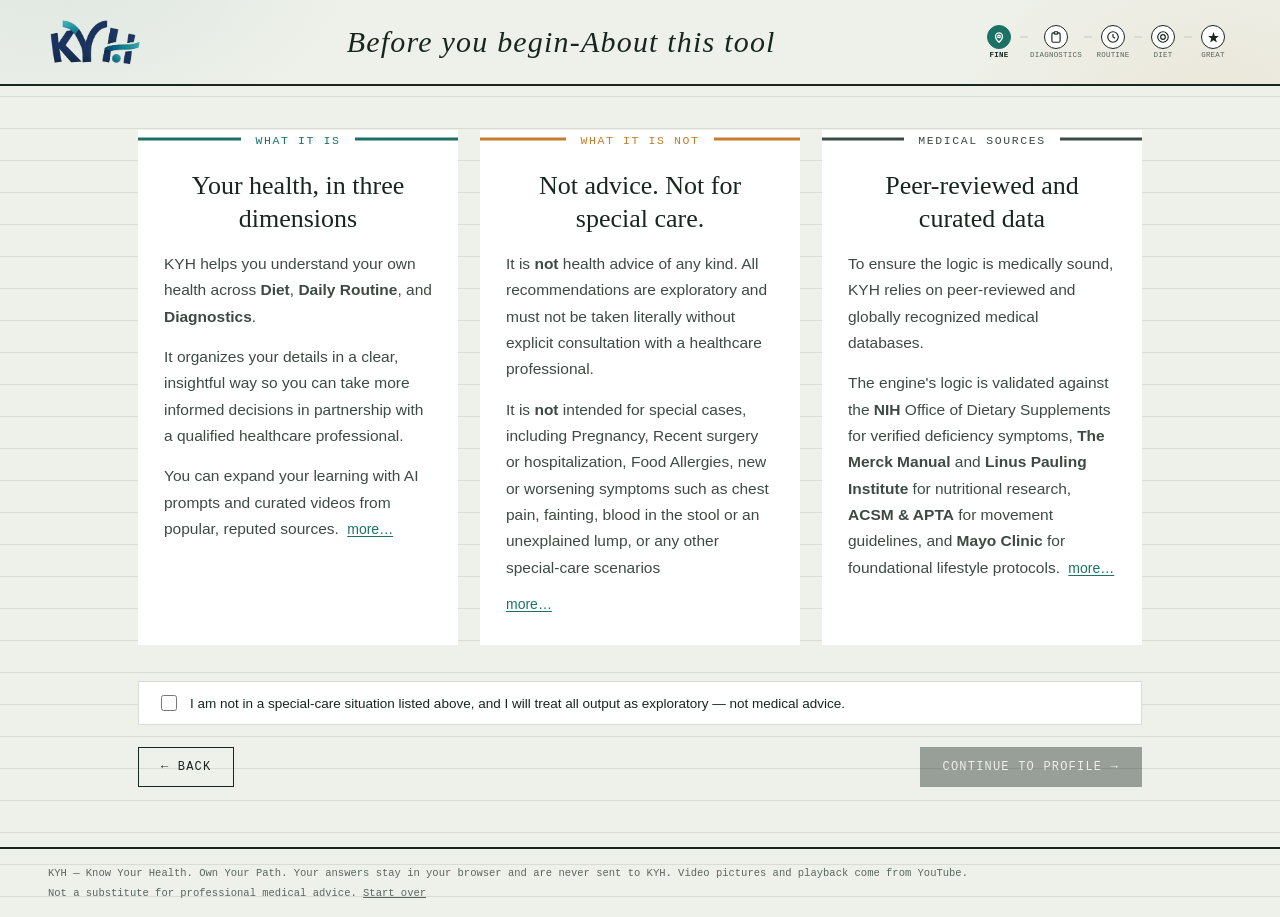
==== about.html @ ee046b39 "Exercise page heading says "matched"; remove promotional DRSK videos; drop a duplicate Ayush entry -" ====
<!DOCTYPE html>
<html lang="en">
<head>
<meta charset="UTF-8">
<meta name="viewport" content="width=device-width, initial-scale=1.0">
<meta name="description" content="Learn what KYH (Know Your Health) is and is not: explore your health across diet, routine, and diagnostics with complete privacy and peer-reviewed data.">
<title>About — KYH</title>
<link rel="stylesheet" href="shared/styles.css?v=20261016-135d74a">
<style>
  .about-intro {
    text-align: center;
    max-width: 560px;
    margin: 0 auto 36px;
  }
  .about-intro h1 {
    font-family: var(--serif);
    font-weight: 400;
    font-size: clamp(28px, 4vw, 40px);
    margin: 0 0 14px;
    line-height: 1.2;
  }
  .about-intro p {
    font-size: 16.5px;
    line-height: 1.65;
    color: var(--ink-soft);
    margin: 0;
  }

  /* CHANGED: Grid now uses 3 columns */
  .about-grid {
    display: grid;
    grid-template-columns: repeat(3, 1fr);
    gap: 22px;
    margin-bottom: 36px;
  }
  /* CHANGED: Adjusted breakpoint for 3 columns */
  @media (max-width: 900px) {
    .about-grid { grid-template-columns: 1fr; }
  }

  .about-box {
    background: var(--panel);
    border: 0px solid var(--ink);
    padding: 0 0 28px;
    display: flex;
    flex-direction: column;
  }

  /* Caption bar: line with centered label */
  .caption-bar {
    position: relative;
    text-align: center;
    margin: 0 0 22px;
    padding: 0 20px;
  }
  .caption-bar::before {
    content: "";
    position: absolute;
    left: 0;
    right: 0;
    top: 50%;
    height: 3px;
    transform: translateY(-50%);
  }
  .about-box.is .caption-bar::before {
    background: var(--teal);
  }
  .about-box.is-not .caption-bar::before {
    background: var(--amber);
  }
  /* NEW: Styling for the clinical column */
  .about-box.is-clinical .caption-bar::before {
    background: var(--ink-soft);
  }
  
  .caption-bar span {
    position: relative;
    z-index: 1;
    display: inline-block;
    background: var(--panel);
    padding: 0 14px;
    font-family: var(--mono);
    font-size: 11.5px;
    letter-spacing: 0.14em;
    text-transform: uppercase;
  }
  .about-box.is .caption-bar span {
    color: var(--teal);
  }
  .about-box.is-not .caption-bar span {
    color: var(--amber);
  }
  /* NEW: Styling for the clinical column */
  .about-box.is-clinical .caption-bar span {
    color: var(--ink-soft);
  }

  .about-box-body {
    padding: 0 26px;
  }
  .about-box h2 {
    font-family: var(--serif);
    font-weight: 400;
    font-size: 26px;
    line-height: 1.25;
    margin: 0 0 16px;
    text-align: center;
  }
  .about-box p,
  .about-box li {
    font-size: 15.5px;
    line-height: 1.7;
    color: var(--ink-soft);
    margin: 0 0 14px;
  }
  .about-box ul {
    margin: 0 0 4px;
    padding-left: 20px;
  }
  .about-box li {
    margin-bottom: 10px;
  }

  .about-ack {
    background: var(--panel);
    border: 1px solid var(--line);
    padding: 10px 18px;
    margin-bottom: 22px;
  }
  .about-ack .check-field {
    display: flex;
    align-items: center;
    gap: 10px;
  }
  .about-ack .check-field label {
    font-size: 13.5px;
    color: var(--ink);
    line-height: 1.3;
  }
  .about-ack .validation-msg:empty {
    display: none;
  }
  .about-ack .validation-msg {
    margin: 6px 0 0 26px;
    font-size: 12.5px;
  }

  .about-actions {
    display: flex;
    justify-content: space-between;
    align-items: center;
    gap: 12px;
    flex-wrap: wrap;
  }
  .inline-more-link {
    color: var(--teal);
    text-decoration: underline;
    text-underline-offset: 2px;
    cursor: pointer;
    font-size: 14px;
    margin-left: 4px;
    white-space: nowrap;
  }
  .inline-more-link:hover {
    color: var(--ink);
  }
</style>
<!-- share:start -->
<link rel="icon" href="shared/assets/kyh_logo_final.png?v=20261016-135d74a">
<meta name="theme-color" content="#1f7a6d">
<meta property="og:type" content="website">
<meta property="og:site_name" content="KYH — Know Your Health">
<meta property="og:title" content="About — KYH">
<meta property="og:description" content="Learn what KYH (Know Your Health) is and is not: explore your health across diet, routine, and diagnostics with complete privacy and peer-reviewed data.">
<meta property="og:url" content="https://vividnova.com/3DHealth/about.html">
<meta property="og:image" content="https://vividnova.com/3DHealth/shared/assets/og-image.png?v=20261016-135d74a">
<meta property="og:image:width" content="1200">
<meta property="og:image:height" content="630">
<meta name="twitter:card" content="summary_large_image">
<!-- share:end -->
</head>
<body>

<header class="masthead" id="app-header"></header>

<!-- CHANGED: max-width increased to 1100px for 3 columns -->
<main style="max-width:1100px;">
  <section style="padding-top:8px;">

    <div class="about-grid">

      <!-- What it is -->
      <div class="about-box is">
        <div class="caption-bar"><span>What it is</span></div>
        <div class="about-box-body">
          <h2>Your health, in three dimensions</h2>
          <p>
            KYH helps you understand your own health across
            <strong>Diet</strong>, <strong>Daily Routine</strong>, and
            <strong>Diagnostics</strong>.
          </p>
          <p>
            It organizes your details in a clear, insightful way so you can
            take more informed decisions in partnership with a
            qualified healthcare professional.
          </p>
          <p style="margin-bottom:0;">
            You can expand your learning with AI prompts and curated videos
            from popular, reputed sources.
            <span id="more-is" style="display:none;"> Everything stays private: <strong>your answers never leave your browser</strong>, and we store nothing about you on any server. Only the learning videos come from YouTube, so YouTube can see which videos are shown. </span><a href="#" id="more-is-link" class="inline-more-link" role="button" aria-expanded="false" aria-controls="more-is">more&hellip;</a>
          </p>
        </div>
      </div>

      <!-- What it is not -->
      <div class="about-box is-not">
        <div class="caption-bar"><span>What it is not</span></div>
        <div class="about-box-body">
          <h2>Not advice. Not for special care.</h2>
          <p>
            It is <strong>not</strong> health advice of any kind. All
            recommendations are exploratory and must not be taken literally
            without explicit consultation with a healthcare professional.
          </p>
          <p style="margin-bottom:8px;">
            It is <strong>not</strong> intended for special cases, including Pregnancy, Recent surgery or hospitalization, Food Allergies, new or worsening symptoms such as chest pain, fainting, blood in the stool or an unexplained lump, or any other special-care scenarios
          </p>
          <p style="margin-bottom:0; margin-top:10px;">
            <span id="more-isnot" style="display:none;">If any of these apply, please work with your care team first. You can return when your situation is stable. </span><a href="#" id="more-isnot-link" class="inline-more-link" role="button" aria-expanded="false" aria-controls="more-isnot" style="margin-left:0;">more&hellip;</a>
          </p>
        </div>
      </div>

      <!-- Medical Sources -->
      <div class="about-box is-clinical">
        <div class="caption-bar"><span>Medical Sources</span></div>
        <div class="about-box-body">
          <h2>Peer-reviewed and curated data</h2>
          <p>
            To ensure the logic is medically sound,
            KYH relies on peer-reviewed and globally recognized medical databases.
          </p>
          <p style="margin-bottom:0;">
            The engine's logic is validated against the <strong>NIH</strong> Office of Dietary Supplements for verified deficiency symptoms,
            <strong>The Merck Manual</strong> and <strong>Linus Pauling Institute</strong>
            for nutritional research, <strong>ACSM &amp; APTA</strong> for movement guidelines, and
            <strong>Mayo Clinic</strong> for foundational lifestyle protocols.
            <span id="more-clinical" style="display:none;"> This evidence base helps you bring structured, clinically grounded questions to your healthcare provider. </span><a href="#" id="more-clinical-link" class="inline-more-link" role="button" aria-expanded="false" aria-controls="more-clinical">more&hellip;</a>
          </p>
        </div>
      </div>

    </div>

    <div class="about-ack">
      <div class="check-field">
        <input type="checkbox" id="ack-limitations">
        <label for="ack-limitations">I am not in a special-care situation listed above, and I will treat all output as exploratory &mdash; not medical advice.</label>
      </div>
      <p id="ack-error" class="validation-msg" aria-live="polite"></p>
    </div>

    <div class="about-actions">
      <a href="index.html" class="btn secondary">← Back</a>
      <button type="button" class="btn" id="btn-continue" disabled>Continue to Profile →</button>
    </div>

  </section>
</main>

<footer id="app-footer"></footer>

<script src="shared/utils.js?v=20261016-135d74a"></script>
<script>
document.addEventListener('DOMContentLoaded', () => {
  renderHeader('fine', 'Before you begin-About this tool');
  renderFooter();

  function setupInlineMore(linkId, contentId) {
    const link = document.getElementById(linkId);
    const content = document.getElementById(contentId);
    if (!link || !content) return;
    link.addEventListener('click', (e) => {
      e.preventDefault();
      const isExpanded = link.getAttribute('aria-expanded') === 'true';
      if (isExpanded) {
        content.style.display = 'none';
        link.setAttribute('aria-expanded', 'false');
        link.innerHTML = 'more&hellip;';
      } else {
        content.style.display = 'inline';
        link.setAttribute('aria-expanded', 'true');
        link.textContent = 'less';
      }
    });
  }

  setupInlineMore('more-is-link', 'more-is');
  setupInlineMore('more-isnot-link', 'more-isnot');
  setupInlineMore('more-clinical-link', 'more-clinical');

  const cb = document.getElementById('ack-limitations');
  const btn = document.getElementById('btn-continue');
  const err = document.getElementById('ack-error');

  cb.addEventListener('change', () => {
    btn.disabled = !cb.checked;
    if (cb.checked) err.textContent = '';
  });

 btn.addEventListener('click', () => {
  if (!cb.checked) {
    err.textContent = 'Please confirm you understand the limitations before continuing.';
    return;
  }

  const state = loadState();
  const next = Object.assign({}, state, {
    acknowledgedLimitations: true,
    // so older profile logic / any remaining references stay safe
    profile: Object.assign({}, state.profile || {}, {
      medicalStatus: 'stable'
    })
  });
  persistState(next);
  goTo('profile.html', next);
 });
});
</script>
</body>
</html>
---- shared/styles.css ----
/* --- High-Visibility Alert Banner --- */
.alert-banner:not(:empty) {
  display: flex;
  align-items: center;
  gap: 8px;
  background-color: #fef2f2; /* Soft red background */
  color: #991b1b;            /* High-contrast dark red text */
  border: 1px solid #fca5a5; /* Distinct red border */
  padding: 12px 16px;
  border-radius: 6px;
  margin-top: 12px;
  margin-bottom: 24px;
  font-weight: 500;
  font-size: 0.95rem;
}

/* Optional: Adds a warning icon using pure CSS */
.alert-banner:not(:empty)::before {
  content: "⚠️"; 
  font-size: 1.1rem;
}

:root {
  --ink: #182620;
  --ink-soft: #3d4a44;
  --paper: #eef1ea;
  --panel: #ffffff;
  --line: #d7ddd2;
  --muted: #5a665e;
  --teal: #1b7164;
  --teal-soft: #e3f0ec;
  --amber: #c97a2b;
  --amber-text: #8f5412;
  --amber-soft: #f7e9d8;
  --rose: #a8503f;
  --rose-soft: #f3e2dd;
  --mono: ui-monospace, "SF Mono", "Cascadia Mono", "Roboto Mono", Menlo, Consolas, monospace;
  --serif: Georgia, "Iowan Old Style", "Palatino Linotype", "URW Palladio L", P052, serif;
  --sans: -apple-system, BlinkMacSystemFont, "Segoe UI", Inter, Roboto, "Helvetica Neue", Arial, sans-serif;
}

* { box-sizing: border-box; }
html, body { margin: 0; padding: 0; }

body {
  background: var(--paper);
  color: var(--ink);
  font-family: var(--sans);
  -webkit-font-smoothing: antialiased;
  background-image: linear-gradient(var(--line) 1px, transparent 1px);
  background-size: 100% 32px;
  background-attachment: local;
  min-height: 100vh;
  display: flex;
  flex-direction: column;
}

a { color: inherit; }
::selection { background: var(--teal); color: #fff; }

/* ---------- Modern 3-Section Masthead ---------- */
.masthead {
  border-bottom: 2px solid var(--ink);
  padding: 18px clamp(16px, 4vw, 48px);
  background:
    radial-gradient(ellipse 500px 300px at 5% -40%, rgba(31,122,108,0.08), transparent 60%),
    radial-gradient(ellipse 450px 320px at 95% 140%, rgba(201,122,43,0.09), transparent 60%),
    var(--paper);
}

.masthead-inner {
  display: grid;
  grid-template-columns: auto 1fr auto;
  align-items: center;
  gap: 40px;                     /* breathing room */
}

/* Logo */
.brand-logo {
  line-height: 0;
}
.brand-mark {
  height: 48px;
  width: auto;
  display: block;
}

/* 2. Caption – larger + more letter spacing */
.brand-caption {
  font-family: var(--serif);
  font-size: 30px;                 /* significantly larger */
  font-weight: 400;
  font-style: italic;
  color: var(--ink);
  letter-spacing: 0.04em;          /* more open character spacing */
  text-align: center;
  line-height: 1.25;
  justify-self: center;
}

/* 3. Progress Map – much more compact */
.map-route {
  display: flex;
  align-items: center;
  gap: 2px;
  justify-content: flex-end;
}

.map-stop {
  display: flex;
  flex-direction: column;
  align-items: center;
  gap: 2px;
  min-width: 38px;          /* significantly tighter */
}

.map-pin {
  width: 24px;              /* smaller pins */
  height: 24px;
  border-radius: 50%;
  display: flex;
  align-items: center;
  justify-content: center;
  border: 1.5px solid var(--ink);
  background: var(--panel);
}

.map-stop .label {
  font-family: var(--mono);
  font-size: 7.5px;
  letter-spacing: 0.03em;
  text-transform: uppercase;
  color: var(--muted);
}

.map-line {
  width: 8px;               /* shorter connecting lines */
  height: 1.5px;
  background: var(--line);
  margin-bottom: 10px;
  flex-shrink: 0;
}

/* States */
.map-stop.active .map-pin {
  background: var(--teal);
  border-color: var(--teal);
  color: #fff;
}
.map-stop.active .label {
  color: var(--ink);
  font-weight: 600;
}
.map-stop.done .map-pin {
  border-color: var(--teal);
  color: var(--teal);
  background: var(--teal-soft);
}
.map-stop.done .label {
  color: var(--teal);
}
.map-stop.dest.active .map-pin {
  background: var(--ink);
  border-color: var(--ink);
  color: var(--paper);
}

/* ---------- Mobile ---------- */
@media (max-width: 768px) {
  .masthead {
    padding: 14px 16px 16px;
  }

  .masthead-inner {
    grid-template-columns: 1fr;
    gap: 12px;
    justify-items: center;
  }

  .brand-logo { order: 1; }
  .brand-caption {
    order: 2;
    font-size: 20px;
  }
  .map-route {
    order: 3;
    width: 100%;
    justify-content: space-between;
  }

  .brand-mark {
    height: 42px;
  }

  .map-stop {
    min-width: 46px;
  }
  .map-pin {
    width: 28px;
    height: 28px;
  }
  .map-line {
    width: 10px;
  }
}
/* ============================================================
   Core Layout
   ============================================================ */
main {
  flex: 1;
  max-width: 920px;
  margin: 0 auto;
  padding: 36px clamp(16px, 4vw, 48px) 60px;
  width: 100%;
}

.section-head {
  display: flex;
  align-items: baseline;
  justify-content: space-between;
  gap: 16px;
  flex-wrap: wrap;
  margin-bottom: 22px;
  border-bottom: 1px solid var(--line);
  padding-bottom: 10px;
}
.section-head h2 {
  font-family: var(--serif);
  font-weight: 400;
  font-size: 26px;
  margin: 0;
}
.section-sub {
  font-family: var(--mono);
  font-size: 11.5px;
  color: var(--muted);
}

.lede {
  font-size: 15.5px;
  line-height: 1.65;
  color: var(--ink-soft);
  max-width: 640px;
}

footer {
  border-top: 2px solid var(--ink);
  padding: 18px clamp(16px, 4vw, 48px);
  font-family: var(--mono);
  font-size: 10.5px;
  color: var(--muted);
  display: flex;
  justify-content: space-between;
  flex-wrap: wrap;
  gap: 8px;
}

.empty-state {
  font-family: var(--mono);
  font-size: 13px;
  color: var(--muted);
  border: 1px dashed var(--line);
  padding: 28px;
  text-align: center;
}

/* ============================================================
   Forms
   ============================================================ */
.field { margin-bottom: 0; }

.intake-label {
  font-family: var(--mono);
  font-size: 10px;
  letter-spacing: .14em;
  text-transform: uppercase;
  color: var(--muted);
  display: block;
  margin-bottom: 6px;
}

.field select,
.field input[type=number],
.field input[type=text] {
  width: 100%;
  font-family: var(--mono);
  font-size: 14px;
  padding: 9px 8px;
  border: 1px solid var(--ink);
  background: var(--panel);
  color: var(--ink);
  border-radius: 0;
  appearance: none;
  -webkit-appearance: none;
}

.field select {
  background-image: linear-gradient(45deg, transparent 50%, var(--ink) 50%),
                    linear-gradient(135deg, var(--ink) 50%, transparent 50%);
  background-position: calc(100% - 16px) 15px, calc(100% - 11px) 15px;
  background-size: 5px 5px, 5px 5px;
  background-repeat: no-repeat;
}

.field select:focus,
.field input:focus {
  outline: 2px solid var(--teal);
  outline-offset: 1px;
}

.field-row {
  display: grid;
  grid-template-columns: repeat(auto-fill, minmax(140px, 1fr));
  gap: 16px 18px;
  align-items: end;
}

.unit-pair {
  display: grid;
  grid-template-columns: 1fr 1fr;
  gap: 8px;
}

.unit-toggle {
  display: inline-flex;
  border: 1px solid var(--ink);
  font-family: var(--mono);
  font-size: 11px;
  text-transform: uppercase;
  letter-spacing: .06em;
  overflow: hidden;
}
.unit-toggle button {
  background: var(--panel);
  border: none;
  padding: 7px 12px;
  cursor: pointer;
  color: var(--muted);
}
.unit-toggle button.active {
  background: var(--ink);
  color: var(--paper);
}
.unit-toggle.small { font-size: 9.5px; }
.unit-toggle.small button { padding: 4px 9px; }

.check-field {
  display: flex;
  align-items: center;
  gap: 8px;
}
.check-field input {
  width: 16px;
  height: 16px;
  accent-color: var(--teal);
  flex-shrink: 0;
}
.check-field label {
  font-size: 12.5px;
  color: var(--ink-soft);
  line-height: 1.3;
}

.btn {
  font-family: var(--mono);
  font-size: 12px;
  letter-spacing: .1em;
  text-transform: uppercase;
  background: var(--ink);
  color: var(--paper);
  border: 1px solid var(--ink);
  padding: 12px 22px;
  cursor: pointer;
  transition: background .15s ease, color .15s ease;
  text-decoration: none;
  display: inline-block;
}
.btn:hover {
  background: var(--teal);
  border-color: var(--teal);
}
.btn.secondary {
  background: transparent;
  color: var(--ink);
}
.btn.secondary:hover {
  background: var(--ink);
  color: var(--paper);
}
.btn:disabled {
  opacity: .4;
  cursor: not-allowed;
}

.page-footer-nav {
  margin-top: 34px;
  display: flex;
  justify-content: space-between;
  align-items: center;
  gap: 12px;
  flex-wrap: wrap;
  border-top: 1px solid var(--line);
  padding-top: 22px;
}

.validation-msg {
  font-family: var(--mono);
  font-size: 11.5px;
  color: var(--rose);
  min-height: 1em;
}

/* ============================================================
   Stats / Badges / Gauges
   ============================================================ */
.stat-strip {
  display: grid;
  grid-template-columns: repeat(auto-fit, minmax(140px, 1fr));
  gap: 1px;
  background: var(--line);
  border: 1px solid var(--ink);
  margin-bottom: 26px;
}
.stat-card {
  background: var(--panel);
  padding: 16px 14px;
}
.stat-card .k {
  font-family: var(--mono);
  font-size: 10px;
  letter-spacing: .1em;
  text-transform: uppercase;
  color: var(--muted);
}
.stat-card .v {
  font-family: var(--mono);
  font-size: 22px;
  font-weight: 600;
  margin-top: 4px;
}
.stat-card .u {
  font-family: var(--mono);
  font-size: 11px;
  color: var(--muted);
}
.stat-card.hero {
  background: var(--ink);
  color: var(--paper);
}
.stat-card.hero .k { color: #9fb0a8; }
.stat-card.hero .v { font-size: 30px; color: #fff; }
.stat-card.hero .u { color: #b9c6bf; }
.stat-card.flag .v { color: var(--rose); }
.stat-card.good .v { color: var(--teal); }

.badge-row {
  display: flex;
  gap: 16px;
  margin: 6px 0 26px;
  flex-wrap: wrap;
}
.badge {
  display: flex;
  align-items: center;
  gap: 13px;
  background: var(--panel);
  border: 1px solid var(--line);
  border-radius: 100px;
  padding: 8px 20px 8px 8px;
}
.badge-ring {
  width: 48px;
  height: 48px;
  border-radius: 50%;
  border: 3.5px solid var(--teal);
  flex-shrink: 0;
  display: flex;
  align-items: center;
  justify-content: center;
  font-family: var(--mono);
  font-weight: 700;
  font-size: 14px;
  color: var(--teal);
}
.badge-ring.amber { border-color: var(--amber); color: var(--amber-text); }
.badge-ring.rose { border-color: var(--rose); color: var(--rose); }
.badge-text {
  font-family: var(--mono);
  font-size: 11px;
  color: var(--ink-soft);
  line-height: 1.35;
}
.badge-text b {
  display: block;
  font-size: 9.5px;
  text-transform: uppercase;
  letter-spacing: .07em;
  color: var(--muted);
  font-weight: 400;
  margin-bottom: 2px;
}

.gauge-block { margin-bottom: 16px; }
.gauge-label {
  display: flex;
  justify-content: space-between;
  align-items: baseline;
  gap: 8px;
  font-family: var(--mono);
  font-size: 11.5px;
  color: var(--ink-soft);
  margin-bottom: 6px;
}
.gauge-label .range-val {
  color: var(--teal);
  font-weight: 600;
  white-space: nowrap;
}
.gauge-track {
  position: relative;
  height: 16px;
  background: repeating-linear-gradient(90deg, var(--line), var(--line) 1px, transparent 1px, transparent calc(100%/10));
  border: 1px solid var(--ink);
}
.gauge-band {
  position: absolute;
  top: 0; bottom: 0;
  background: var(--teal-soft);
  border-left: 2px solid var(--teal);
  border-right: 2px solid var(--teal);
}
.gauge-marker {
  position: absolute;
  top: -6px;
  width: 0; height: 0;
  border-left: 6px solid transparent;
  border-right: 6px solid transparent;
  border-top: 9px solid var(--amber);
  transform: translateX(-50%);
}
.gauge-marker.bad { border-top-color: var(--rose); }
.gauge-scale {
  display: flex;
  justify-content: space-between;
  font-family: var(--mono);
  font-size: 9.5px;
  color: var(--muted);
  margin-top: 3px;
}

/* ============================================================
   Cards, Tags, Notes
   ============================================================ */
.cat-title {
  font-family: var(--mono);
  font-size: 11px;
  letter-spacing: .14em;
  text-transform: uppercase;
  color: var(--teal);
  display: flex;
  align-items: center;
  gap: 10px;
  margin: 26px 0 12px;
}
.cat-title:first-child { margin-top: 0; }
.cat-title::after {
  content: "";
  flex: 1;
  height: 1px;
  background: var(--line);
}

.test-card {
  border: 1px solid var(--line);
  border-left: 3px solid var(--teal);
  background: var(--panel);
  padding: 14px 16px;
  margin-bottom: 10px;
  transition: border-left-color .2s, background .2s;
}

/* Soft-gate: visual nudge for unanswered cards */
@keyframes card-nudge-pulse {
  0%   { background: var(--panel); border-left-color: var(--teal); }
  15%  { background: var(--amber-soft); border-left-color: var(--amber); }
  70%  { background: var(--amber-soft); border-left-color: var(--amber); }
  100% { background: var(--panel); border-left-color: var(--teal); }
}
.card-needs-answer {
  animation: card-nudge-pulse 2.2s ease forwards;
  outline: 2px solid var(--amber);
  outline-offset: -2px;
}
.test-card .head {
  display: flex;
  justify-content: space-between;
  gap: 12px;
  align-items: baseline;
  flex-wrap: wrap;
}
.test-card .name { font-weight: 600; font-size: 14.5px; }
.test-card .test-desc { font-size: 12.5px; color: var(--ink-soft); margin-top: 3px; }
.test-card .symptom { font-size: 12.5px; color: var(--muted); margin-top: 2px; }
.test-card .symptom b { color: var(--ink-soft); font-weight: 600; }
.test-card .answers {
  display: flex;
  gap: 14px;
  margin-top: 12px;
  flex-wrap: wrap;
  align-items: center;
}

.tag {
  font-family: var(--mono);
  font-size: 9.5px;
  letter-spacing: .06em;
  text-transform: uppercase;
  padding: 3px 7px;
  border: 1px solid var(--line);
  color: var(--muted);
}
.tag.due { border-color: var(--rose); color: var(--rose); }
.tag.ok { border-color: var(--teal); color: var(--teal); }

.note-block {
  margin-top: 22px;
  border-left: 3px solid var(--amber);
  background: var(--amber-soft);
  padding: 14px 16px;
  font-size: 13.5px;
  color: #5a3d1c;
}
.note-block .k {
  font-family: var(--mono);
  font-size: 10px;
  text-transform: uppercase;
  letter-spacing: .1em;
  color: var(--amber-text);
  display: block;
  margin-bottom: 4px;
}
.note-block.teal {
  border-left-color: var(--teal);
  background: var(--teal-soft);
  color: #123f37;
}
.note-block.teal .k { color: var(--teal); }

.radio-pair {
  display: flex;
  gap: 4px;
  font-family: var(--mono);
  font-size: 11px;
}
.radio-pair label {
  border: 1px solid var(--line);
  padding: 6px 11px;
  cursor: pointer;
  color: var(--muted);
  text-transform: uppercase;
  letter-spacing: .04em;
}
.radio-pair input { display: none; }
.radio-pair input:checked + label {
  background: var(--ink);
  color: var(--paper);
  border-color: var(--ink);
}

/* ============================================================
   Symptoms
   ============================================================ */
.symptom-search-full {
  width: 100%;
  margin-bottom: 24px;
}
.symptom-search-full input {
  width: 100%;
  padding: 14px 16px;
  font-size: 15px;
}

.symptom-split-layout {
  display: grid;
  gap: 24px;
  align-items: start;
  grid-template-columns: 1fr;
}

.cat-sidebar {
  display: flex;
  flex-direction: row;
  flex-wrap: wrap;
  gap: 6px;
}

.cat-side-btn {
  font-family: var(--mono);
  font-size: 10.5px;
  letter-spacing: .04em;
  text-transform: uppercase;
  padding: 10px 14px;
  border: 1px solid var(--line);
  background: var(--panel);
  color: var(--ink-soft);
  cursor: pointer;
  text-align: left;
  transition: all 0.15s ease;
}
.cat-side-btn:hover { border-color: var(--teal); }
.cat-side-btn.active {
  background: var(--ink);
  color: var(--paper);
  border-color: var(--ink);
  font-weight: 600;
}

.browse-grid {
  display: flex;
  flex-wrap: wrap;
  gap: 8px;
  margin-bottom: 30px;
  min-height: 40px;
}

.browse-chip {
  font-family: var(--mono);
  font-size: 11.5px;
  padding: 8px 13px;
  border: 1px solid var(--line);
  background: var(--panel);
  color: var(--ink);
  cursor: pointer;
  transition: border-color .15s ease;
  text-align: left;
}
.browse-chip:hover { border-color: var(--teal); }
.browse-chip.selected {
  background: var(--teal-soft);
  border-color: var(--teal);
  color: #123f37;
}
.browse-chip.selected::before {
  content: "✓ ";
  color: var(--teal);
}

.chips-row {
  display: flex;
  flex-wrap: wrap;
  gap: 8px;
  margin-top: 12px;
}
.chip {
  display: inline-flex;
  align-items: center;
  gap: 6px;
  background: var(--ink);
  color: var(--paper);
  font-family: var(--mono);
  font-size: 11.5px;
  padding: 6px 6px 6px 12px;
  border: 1px solid var(--ink);
}
.chip .chip-x {
  background: transparent;
  border: none;
  color: var(--paper);
  cursor: pointer;
  font-size: 15px;
  line-height: 1;
  padding: 2px 6px;
  opacity: .75;
}
.chip .chip-x:hover { opacity: 1; }

.symptom-empty-hint {
  font-family: var(--mono);
  font-size: 11px;
  color: var(--muted);
  margin-top: 8px;
}

@media (min-width: 720px) {
  .symptom-split-layout {
    grid-template-columns: 240px 1fr;
  }
  .cat-sidebar {
    flex-direction: column;
    flex-wrap: nowrap;
    position: sticky;
    top: 16px;
  }
}

/* ============================================================
   Routine Ledger
   ============================================================ */
.ledger-container {
  border: 1px solid var(--ink);
  margin-bottom: 24px;
}

.ledger-top-bar {
  position: sticky;
  top: 0;
  background: var(--ink);
  color: var(--paper);
  padding: 16px 20px;
  display: flex;
  justify-content: space-between;
  align-items: center;
  z-index: 10;
}
.ledger-top-bar h3 {
  font-family: var(--serif);
  font-weight: 400;
  font-size: 18px;
  margin: 0;
}
.hour-counter {
  font-family: var(--mono);
  font-size: 16px;
  font-weight: 600;
  letter-spacing: .05em;
}

.ledger-group-head {
  background: var(--paper);
  padding: 8px 16px;
  font-family: var(--mono);
  font-size: 11px;
  text-transform: uppercase;
  letter-spacing: .1em;
  color: var(--teal);
  border-bottom: 1px solid var(--line);
}

.ledger-row {
  display: grid;
  grid-template-columns: 2fr 1fr 1fr 70px;
  gap: 16px;
  padding: 12px 16px;
  border-bottom: 1px solid var(--line);
  background: var(--panel);
  align-items: center;
}
.ledger-row:last-child { border-bottom: none; }
.ledger-row.total-row { background: var(--teal-soft); }

.ledger-label {
  font-size: 14.5px;
  font-weight: 600;
}
.ledger-sub {
  display: block;
  font-size: 11.5px;
  color: var(--muted);
  font-weight: 400;
  margin-top: 2px;
}

.hour-input {
  width: 100%;
  padding: 10px;
  font-family: var(--mono);
  font-size: 14px;
  border: 1px solid var(--line);
  background: var(--panel);
  color: var(--ink);
  text-align: right;
  border-radius: 0;
}
.hour-input:focus {
  outline: 2px solid var(--teal);
  outline-offset: -1px;
}
.hour-input[readonly] {
  background: transparent;
  border-color: transparent;
  font-weight: 600;
}

.stock-ticker {
  font-family: var(--mono);
  font-size: 13px;
  font-weight: 600;
  text-align: right;
  white-space: nowrap;
}

.routine-section-title {
  font-family: var(--serif);
  font-size: 20px;
  margin: 36px 0 16px;
  padding-bottom: 8px;
  border-bottom: 2px solid var(--ink);
}

.habit-grid {
  display: grid;
  grid-template-columns: repeat(auto-fill, minmax(240px, 1fr));
  gap: 16px;
  margin-bottom: 24px;
}
.habit-card {
  background: var(--panel);
  border: 1px solid var(--line);
  padding: 16px;
  display: flex;
  flex-direction: column;
  justify-content: space-between;
}
.habit-card .k {
  font-size: 14px;
  font-weight: 600;
  margin-bottom: 4px;
}
.habit-card .sub {
  font-size: 11.5px;
  color: var(--muted);
  margin-bottom: 12px;
  line-height: 1.4;
}
.habit-card-header {
  display: flex;
  justify-content: space-between;
  align-items: flex-start;
  gap: 12px;
}
.habit-input-wrap {
  display: flex;
  align-items: center;
  gap: 10px;
}
.habit-input-wrap input[type="number"] {
  width: 95px;
  padding: 8px;
  font-family: var(--mono);
  font-size: 13.5px;
  border: 1px solid var(--ink);
  text-align: center;
}
.habit-input-wrap .unit {
  font-family: var(--mono);
  font-size: 11px;
  color: var(--muted);
  white-space: nowrap;
}
.habit-toggle {
  display: flex;
  align-items: center;
  gap: 8px;
  cursor: pointer;
}
.habit-toggle input {
  width: 18px;
  height: 18px;
  accent-color: var(--teal);
}

.weekly-thumb {
  font-size: 18px;
  opacity: 0;
  transition: opacity 0.2s ease, transform 0.2s ease;
  transform: scale(0.8);
}
.weekly-thumb.active {
  opacity: 1;
  transform: scale(1);
}

@media (max-width: 600px) {
  .ledger-row {
    grid-template-columns: 1fr 1fr 60px;
    grid-template-areas:
      "label label label"
      "actual ideal diff";
    gap: 8px 16px;
  }
  .ledger-label { grid-area: label; margin-bottom: 4px; }
  .col-actual { grid-area: actual; }
  .col-ideal { grid-area: ideal; }
  .col-diff { grid-area: diff; align-self: end; padding-bottom: 10px; }

  .col-actual::before,
  .col-ideal::before {
    display: block;
    font-family: var(--mono);
    font-size: 9px;
    color: var(--muted);
    margin-bottom: 4px;
  }
  .col-actual::before { content: "ACTUAL (h)"; }
  .col-ideal::before { content: "IDEAL (h)"; }
}

/* ============================================================
   Diet / Food Quality Matrix
   ============================================================ */
.fq-matrix-wrapper {
  width: 100%;
  border: 1px solid var(--line);
  background: var(--panel);
  border-radius: 4px;
  overflow: hidden;
  margin-bottom: 36px;
}

.fq-matrix {
  width: 100%;
  border-collapse: collapse;
  table-layout: fixed;
  font-size: 13px;
}

.fq-matrix th,
.fq-matrix td {
  border: 1px solid var(--line);
  padding: 12px 8px;
  text-align: center;
  vertical-align: middle;
}

.fq-matrix thead th {
  font-family: var(--mono);
  font-size: 11px;
  font-weight: 600;
  background: var(--paper);
  color: var(--ink-soft);
  line-height: 1.3;
}

.fq-matrix thead th:first-child {
  width: 110px;
  text-align: left;
  padding-left: 14px;
  background: var(--panel);
}

.fq-matrix tbody th {
  font-family: var(--mono);
  font-size: 12px;
  text-align: left;
  padding-left: 14px;
  background: var(--panel);
  white-space: nowrap;
}

.fq-matrix input[type="radio"] {
  appearance: none;
  -webkit-appearance: none;
  width: 16px;
  height: 16px;
  border: 1.5px solid var(--muted);
  border-radius: 50%;
  cursor: pointer;
  position: relative;
  background: var(--panel);
  display: inline-block;
}
.fq-matrix input[type="radio"]:checked {
  border-color: var(--teal);
  background: var(--teal);
}
.fq-matrix input[type="radio"]:checked::after {
  content: "";
  position: absolute;
  top: 3px;
  left: 3px;
  width: 7px;
  height: 7px;
  border-radius: 50%;
  background: white;
}
.fq-matrix td:has(input:checked) {
  background: var(--teal-soft);
}

/* ============================================================
   Videos / Next Steps
   ============================================================ */
.video-source-title {
  font-family: var(--mono);
  font-size: 11px;
  letter-spacing: .1em;
  text-transform: uppercase;
  color: var(--ink-soft);
  margin: 20px 0 12px;
  display: flex;
  align-items: center;
  gap: 10px;
}
.video-source-title::after {
  content: "";
  flex: 1;
  height: 1px;
  background: var(--line);
}

.video-grid {
  display: grid;
  grid-template-columns: repeat(auto-fill, minmax(200px, 1fr));
  gap: 14px;
  margin-bottom: 8px;
}

.video-card {
  border: 1px solid var(--line);
  background: var(--panel);
  text-decoration: none;
  color: inherit;
  display: block;
  transition: border-color .15s ease;
}
.video-card:hover { border-color: var(--teal); }
.video-card:hover .video-title { color: var(--teal); }

.video-thumb-wrap {
  position: relative;
  aspect-ratio: 16/9;
  overflow: hidden;
  background: var(--ink);
}
.video-thumb-wrap img {
  width: 100%;
  height: 100%;
  object-fit: cover;
  display: block;
}
.video-duration {
  position: absolute;
  bottom: 6px;
  right: 6px;
  background: rgba(20,25,22,.82);
  color: #fff;
  font-family: var(--mono);
  font-size: 9.5px;
  padding: 2px 5px;
}
.video-title {
  font-size: 12.5px;
  font-weight: 600;
  padding: 10px 12px 6px;
  line-height: 1.35;
}
.video-tags {
  display: flex;
  flex-wrap: wrap;
  gap: 5px;
  padding: 0 12px 12px;
}

/* ============================================================
   Home / Hero
   ============================================================ */
.hero-section h1 {
  font-family: var(--serif);
  font-weight: 400;
  font-size: clamp(38px, 6vw, 64px);
  line-height: 1.05;
  margin: 0 0 20px;
  letter-spacing: -0.01em;
}
.hero-section h1 em {
  font-style: italic;
  color: var(--teal);
}
.hero-lede {
  font-size: 17px;
  line-height: 1.7;
  color: var(--ink-soft);
  max-width: 620px;
  margin-bottom: 36px;
}

.start-cta {
  text-align: center;
  padding: 20px 0 10px;
}
.start-cta .btn {
  font-size: 14px;
  padding: 18px 40px;
}
.start-cta p {
  font-family: var(--mono);
  font-size: 11px;
  color: var(--muted);
  margin-top: 14px;
}

/* ============================================================
   Print
   ============================================================ */
.print-only { display: none; }
@media print {
  body > *:not(.print-only) { display: none !important; }
  .print-only { display: block !important; padding: 24px; }
  body { background: #fff; }
}
/* ===== Home Hero – tighter & more refined ===== */
.hero-section {
  padding: 48px clamp(16px, 4vw, 48px) 40px;
  text-align: center;
}

.hero-question {
  text-align: center;
  margin: 0 0 12px;
}

.hero-question h1 {
  font-family: var(--serif);
  font-weight: 400;
  font-size: clamp(42px, 7vw, 62px);
  line-height: 1.05;
  margin: 0 0 8px;
  letter-spacing: -0.025em;
}

.hero-question .sub {
  font-family: var(--serif);
  font-style: italic;
  font-size: clamp(18px, 2.8vw, 22px);
  color: var(--ink-soft);
  margin: 0;
}

.hero-summary {
  text-align: center;
  max-width: 540px;
  margin: 0 auto 40px;
  font-size: 16.5px;
  line-height: 1.6;
  color: var(--ink-soft);
}

/* ===== Start Button – more premium ===== */
.start-wrap {
  text-align: center;
  margin-top: 8px;
}

.start-wrap .btn {
  font-size: 14px;
  padding: 16px 52px;
  letter-spacing: 0.12em;
}

.start-wrap p {
  font-family: var(--mono);
  font-size: 12px;
  color: var(--muted);
  margin-top: 14px;
}

.outcome-grid {
  display: grid;
  grid-template-columns: repeat(4, 1fr);
  gap: 16px;
  margin-bottom: 48px;
}

.outcome-card {
  background: var(--panel);
  border: 1px solid var(--ink);
  padding: 22px 20px 24px;
  display: flex;
  flex-direction: column;
  transition: border-color 0.2s ease, transform 0.2s ease;
  /* Remove the fixed min-height from here */
}

.outcome-card:hover {
  border-color: var(--teal);
  transform: translateY(-2px);
}

.outcome-card .verb {
  font-family: var(--mono);
  font-size: 11px;
  letter-spacing: 0.12em;
  text-transform: uppercase;
  color: var(--teal);
  margin-bottom: 12px;
  display: flex;
  align-items: center;
  gap: 7px;
}

.outcome-card h3 {
  font-family: var(--serif);
  font-weight: 400;
  font-size: 18px;
  margin: 0 0 10px;
  line-height: 1.3;
}

.outcome-card p {
  font-size: 13.5px;
  line-height: 1.55;
  color: var(--ink-soft);
  margin: 0;
  flex-grow: 1;
}

/* Responsive */
@media (max-width: 900px) {
  .outcome-grid {
    grid-template-columns: repeat(2, 1fr);
  }
}
@media (max-width: 520px) {
  .outcome-grid {
    grid-template-columns: 1fr;
  }
}
/* ============================================================
   Diagnostics – improve Recency / Result Status / Notes only
   ============================================================ */

.recency-select,
.result-row select {
  font-family: var(--mono) !important;
  font-size: 13px !important;
  background-color: var(--paper) !important;
  border: 1px solid var(--line) !important;
  color: var(--ink) !important;
  padding: 8px 28px 8px 10px !important;
  min-width: 180px;
}

.result-note-input {
  font-family: var(--mono) !important;
  font-size: 13px !important;
  background-color: var(--paper) !important;
  border: 1px solid var(--line) !important;
  color: var(--ink) !important;
  padding: 8px 10px !important;
}

/* ---- Food Quality: mobile stack ---- */
.fq-mobile-only { display: none; }
.fq-desktop-only { display: block; }

.fq-mobile-list {
  border: 1px solid var(--line);
  background: var(--panel);
  border-radius: 4px;
  overflow: hidden;
}

.fq-mobile-row {
  display: flex;
  flex-direction: column;
  gap: 8px;
  padding: 14px 16px;
  border-bottom: 1px solid var(--line);
}
.fq-mobile-row:last-child { border-bottom: none; }

.fq-mobile-label {
  font-family: var(--mono);
  font-size: 12.5px;
  font-weight: 600;
  color: var(--ink);
  line-height: 1.35;
}

.fq-mobile-select {
  width: 100%;
  font-family: var(--mono);
  font-size: 14px;
  padding: 10px 12px;
  border: 1px solid var(--ink);
  background: var(--panel);
  color: var(--ink);
  border-radius: 0;
  appearance: none;
  -webkit-appearance: none;
  background-image:
    linear-gradient(45deg, transparent 50%, var(--ink) 50%),
    linear-gradient(135deg, var(--ink) 50%, transparent 50%);
  background-position: calc(100% - 16px) 16px, calc(100% - 11px) 16px;
  background-size: 5px 5px, 5px 5px;
  background-repeat: no-repeat;
}
.fq-mobile-select:focus {
  outline: 2px solid var(--teal);
  outline-offset: 1px;
}

@media (max-width: 720px) {
  .fq-desktop-only { display: none !important; }
  .fq-mobile-only  { display: block !important; }
}


/* Tooltip Container */
.info-tooltip-wrap {
    position: relative;
    display: inline-flex;
    align-items: center;
    color: var(--muted);
    cursor: help;
    margin-left: 6px;
    vertical-align: middle;
}
.info-tooltip-wrap:hover,
.info-tooltip-wrap:focus {
    color: var(--teal);
    outline: none;
}
  
/* Tooltip Content Box */
.info-tooltip-content {
    visibility: hidden;
    opacity: 0;
    position: absolute;
    bottom: 130%; /* Position above the icon */
    left: 50%;
    transform: translateX(-50%);
    width: max-content;
    max-width: 240px;
    background: var(--ink);
    color: var(--paper);
    padding: 10px 14px;
    border-radius: 4px;
    font-family: var(--sans);
    font-size: 12.5px;
    line-height: 1.45;
    font-weight: 400;
    z-index: 100;
    transition: opacity 0.2s ease, visibility 0.2s ease;
    box-shadow: 0 4px 12px rgba(0,0,0,0.15);
    white-space: normal;
    text-transform: none;
    letter-spacing: normal;
}
  
/* Tooltip Arrow */
.info-tooltip-content::after {
    content: '';
    position: absolute;
    top: 100%;
    left: 50%;
    margin-left: -6px;
    border-width: 6px;
    border-style: solid;
    border-color: var(--ink) transparent transparent transparent;
}
  
/* Show on Hover (Desktop) or Focus/Tap (Mobile) */
.info-tooltip-wrap:hover .info-tooltip-content,
.info-tooltip-wrap:focus .info-tooltip-content {
    visibility: visible;
    opacity: 1;
}

/* --- Inline Video Demo Accordion --- */
.demo-toggle-btn {
  display: inline-flex;
  align-items: center;
  gap: 6px;
  font-family: var(--mono);
  font-size: 10px;
  letter-spacing: .06em;
  text-transform: uppercase;
  color: var(--teal);
  background: var(--teal-soft);
  border: 1px solid var(--teal);
  padding: 4px 10px;
  border-radius: 100px;
  cursor: pointer;
  transition: all 0.2s ease;
  white-space: nowrap;
}
.demo-toggle-btn:hover {
  background: var(--teal);
  color: var(--paper);
}
.demo-video-container {
  margin-top: 18px;
  margin-bottom: 12px;
  animation: fadeIn 0.3s ease;
}
.demo-video-wrapper {
  width: 100%;
  max-width: 380px; /* Limits the player to a compact size */
  aspect-ratio: 16 / 9; /* Modern, clean way to lock the ratio */
  overflow: hidden; 
  border-radius: 4px; 
  border: 1px solid var(--line);
  background: var(--ink);
}

.demo-video-wrapper iframe {
  width: 100%; 
  height: 100%;
  border: none;
}
@keyframes fadeIn {
  from { opacity: 0; transform: translateY(-4px); }
  to { opacity: 1; transform: translateY(0); }
}

/* Touch targets: on phones/tablets give small controls a thumb-sized hit area (desktop unchanged) */
@media (pointer: coarse), (max-width: 640px) {
  .unit-toggle button { min-height: 40px; min-width: 44px; }
  .demo-toggle-btn { min-height: 40px; padding: 8px 14px; }
  .conf-hr, .conf-min { min-height: 40px; }
}

/* ---- Learning-resource videos: play in place via youtube-nocookie (same approach as the Exercises page).
   Nothing is requested from YouTube's player until the person presses play. ---- */
.video-play {
  position: absolute; inset: 0; width: 100%; height: 100%;
  padding: 0; margin: 0; border: 0; background: transparent; cursor: pointer; display: block;
}
.video-play:focus-visible { outline: 3px solid var(--teal); outline-offset: -3px; }
.video-playicon {
  position: absolute; left: 50%; top: 50%; transform: translate(-50%, -50%);
  width: 44px; height: 44px; border-radius: 50%;
  background: rgba(20,25,22,.72); color: #fff; font-size: 18px; line-height: 44px; text-align: center; padding-left: 3px; box-sizing: border-box;
  transition: background .15s ease;
}
.video-play:hover .video-playicon { background: var(--teal); }
.video-thumb-wrap iframe { position: absolute; inset: 0; width: 100%; height: 100%; border: 0; display: block; }
.video-ext { display: inline-block; font-size: 11.5px; color: var(--teal); padding: 0 12px 12px; text-decoration: none; }
.video-ext:hover { text-decoration: underline; }

/* ---------- Routine questions (reuses chips, test-card and radio-pair) ---------- */
.rt-q { display:flex; gap:10px 14px; align-items:center; flex-wrap:wrap; margin-top:12px; }
.rt-q .radio-pair { flex-wrap:wrap; }
.rt-q .radio-pair input { display:block; position:absolute; opacity:0; width:1px; height:1px; }
.rt-q .radio-pair label { padding:10px 12px; min-height:40px; display:inline-flex; align-items:center; }
.rt-q .radio-pair input:focus-visible + label { outline:2px solid var(--teal); outline-offset:1px; }
.browse-chip { min-height:40px; }
.rt-hint { font-size:13px; color:var(--muted); line-height:1.55; margin:6px 0 4px; }
.rt-tally-row { position:sticky; bottom:14px; z-index:5; text-align:right; margin:4px 0 10px; pointer-events:none; }
.rt-table { width:100%; border-collapse:collapse; margin-top:12px; font-size:13px; }
.rt-table th, .rt-table td { text-align:left; padding:6px 8px; border-bottom:1px solid var(--line); }
.rt-table th:nth-child(n+2), .rt-table td:nth-child(n+2) { text-align:right; font-family:var(--mono); }
.rt-table th { font-family:var(--mono); font-size:11px; letter-spacing:.06em; text-transform:uppercase; color:var(--muted); font-weight:400; }
.rt-table .tot td { font-weight:700; border-bottom:0; }
#rt-tally { display:inline-block; border:2px solid var(--teal); border-radius:40px; padding:7px 16px; font-family:var(--mono);
  font-size:12.5px; font-weight:700; color:var(--teal); background:var(--paper); }
#rt-tally.over { color:var(--rose); border-color:var(--rose); }
#rt-secs .browse-grid { margin-bottom: 14px; }
#rt-secs .cat-title { margin-top: 26px; }
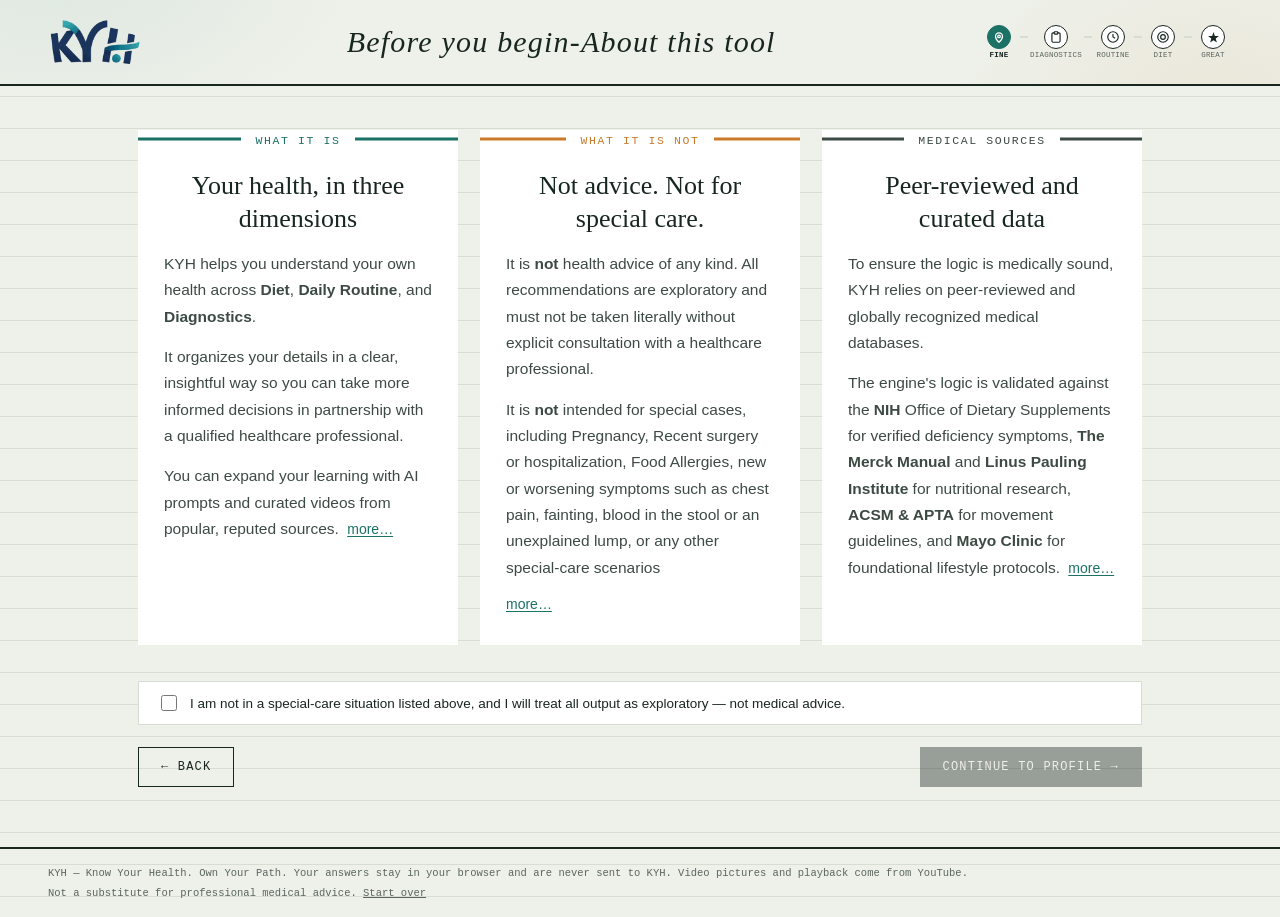
==== commit c20ee504: "Resize the logo from 477 KB to 19 KB (P2-4) kyh_logo_final.png is now 600 x 305 (2x its largest disp" ====
--- a/about.html
+++ b/about.html
@@ -5,7 +5,7 @@
 <meta name="viewport" content="width=device-width, initial-scale=1.0">
 <meta name="description" content="Learn what KYH (Know Your Health) is and is not: explore your health across diet, routine, and diagnostics with complete privacy and peer-reviewed data.">
 <title>About — KYH</title>
-<link rel="stylesheet" href="shared/styles.css?v=20261016-135d74a">
+<link rel="stylesheet" href="shared/styles.css?v=20261017-2f9e013">
 <style>
   .about-intro {
     text-align: center;
@@ -166,14 +166,14 @@
   }
 </style>
 <!-- share:start -->
-<link rel="icon" href="shared/assets/kyh_logo_final.png?v=20261016-135d74a">
+<link rel="icon" href="shared/assets/kyh_logo_final.png?v=20261017-2f9e013">
 <meta name="theme-color" content="#1f7a6d">
 <meta property="og:type" content="website">
 <meta property="og:site_name" content="KYH — Know Your Health">
 <meta property="og:title" content="About — KYH">
 <meta property="og:description" content="Learn what KYH (Know Your Health) is and is not: explore your health across diet, routine, and diagnostics with complete privacy and peer-reviewed data.">
 <meta property="og:url" content="https://vividnova.com/3DHealth/about.html">
-<meta property="og:image" content="https://vividnova.com/3DHealth/shared/assets/og-image.png?v=20261016-135d74a">
+<meta property="og:image" content="https://vividnova.com/3DHealth/shared/assets/og-image.png?v=20261017-2f9e013">
 <meta property="og:image:width" content="1200">
 <meta property="og:image:height" content="630">
 <meta name="twitter:card" content="summary_large_image">
@@ -270,7 +270,7 @@
 
 <footer id="app-footer"></footer>
 
-<script src="shared/utils.js?v=20261016-135d74a"></script>
+<script src="shared/utils.js?v=20261017-2f9e013"></script>
 <script>
 document.addEventListener('DOMContentLoaded', () => {
   renderHeader('fine', 'Before you begin-About this tool');
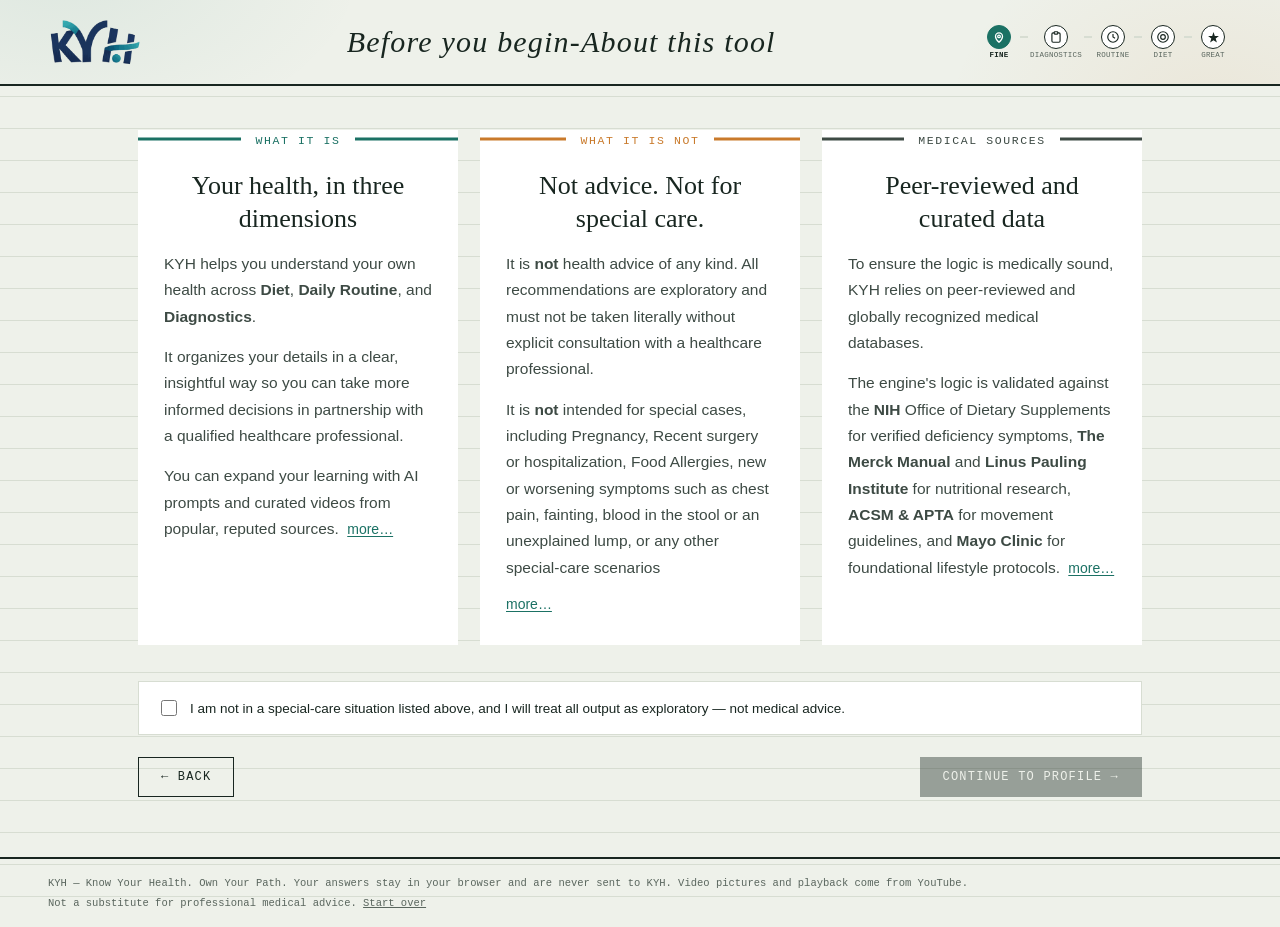
==== commit 7e88c5c0: "Touch targets: 32 px minimum hit areas for unit toggles, checkbox labels and footer/empty-state link" ====
--- a/about.html
+++ b/about.html
@@ -3,9 +3,9 @@
 <head>
 <meta charset="UTF-8">
 <meta name="viewport" content="width=device-width, initial-scale=1.0">
-<meta name="description" content="Learn what KYH (Know Your Health) is and is not: explore your health across diet, routine, and diagnostics with complete privacy and peer-reviewed data.">
-<title>About — KYH</title>
-<link rel="stylesheet" href="shared/styles.css?v=20261017-2f9e013">
+<meta name="description" content="What KYH is and is not: a private self-check that helps you prepare for a doctor&#x27;s visit. It gives no diagnosis and is not for special-care situations.">
+<title>About KYH — what it is and what it is not</title>
+<link rel="stylesheet" href="shared/styles.css?v=20261017-edb25d8">
 <style>
   .about-intro {
     text-align: center;
@@ -166,16 +166,20 @@
   }
 </style>
 <!-- share:start -->
-<link rel="icon" href="shared/assets/kyh_logo_final.png?v=20261017-2f9e013">
+<meta name="robots" content="index, follow, max-image-preview:large">
+<link rel="canonical" href="https://vividnova.com/3DHealth/about.html">
+<link rel="icon" href="shared/assets/kyh_logo_final.png?v=20261017-edb25d8">
 <meta name="theme-color" content="#1f7a6d">
 <meta property="og:type" content="website">
+<meta property="og:locale" content="en_IN">
 <meta property="og:site_name" content="KYH — Know Your Health">
-<meta property="og:title" content="About — KYH">
-<meta property="og:description" content="Learn what KYH (Know Your Health) is and is not: explore your health across diet, routine, and diagnostics with complete privacy and peer-reviewed data.">
+<meta property="og:title" content="About KYH — what it is and what it is not">
+<meta property="og:description" content="What KYH is and is not: a private self-check that helps you prepare for a doctor&#x27;s visit. It gives no diagnosis and is not for special-care situations.">
 <meta property="og:url" content="https://vividnova.com/3DHealth/about.html">
-<meta property="og:image" content="https://vividnova.com/3DHealth/shared/assets/og-image.png?v=20261017-2f9e013">
+<meta property="og:image" content="https://vividnova.com/3DHealth/shared/assets/og-image.png?v=20261017-edb25d8">
 <meta property="og:image:width" content="1200">
 <meta property="og:image:height" content="630">
+<meta property="og:image:alt" content="KYH — Know Your Health">
 <meta name="twitter:card" content="summary_large_image">
 <!-- share:end -->
 </head>
@@ -185,6 +189,7 @@
 
 <!-- CHANGED: max-width increased to 1100px for 3 columns -->
 <main style="max-width:1100px;">
+  <h1 class="sr-only">About KYH — what it is and what it is not</h1>
   <section style="padding-top:8px;">
 
     <div class="about-grid">
@@ -270,7 +275,7 @@
 
 <footer id="app-footer"></footer>
 
-<script src="shared/utils.js?v=20261017-2f9e013"></script>
+<script src="shared/utils.js?v=20261017-edb25d8"></script>
 <script>
 document.addEventListener('DOMContentLoaded', () => {
   renderHeader('fine', 'Before you begin-About this tool');
--- a/shared/styles.css
+++ b/shared/styles.css
@@ -1548,3 +1548,12 @@
 #rt-tally.over { color:var(--rose); border-color:var(--rose); }
 #rt-secs .browse-grid { margin-bottom: 14px; }
 #rt-secs .cat-title { margin-top: 26px; }
+
+/* Visually hidden, still read by screen readers and search engines */
+.sr-only{position:absolute;width:1px;height:1px;padding:0;margin:-1px;overflow:hidden;clip:rect(0,0,0,0);white-space:nowrap;border:0}
+
+/* Touch targets (all screens): small controls get at least a 32 px hit area without changing how they look */
+.unit-toggle button { min-height: 32px; min-width: 32px; }
+.check-field { display: flex; align-items: center; min-height: 32px; }
+.check-field label { display: inline-flex; align-items: center; min-height: 32px; cursor: pointer; }
+#kyh-start-over, .empty-state a { display: inline-block; padding: 10px 4px; margin: -10px -4px; }
